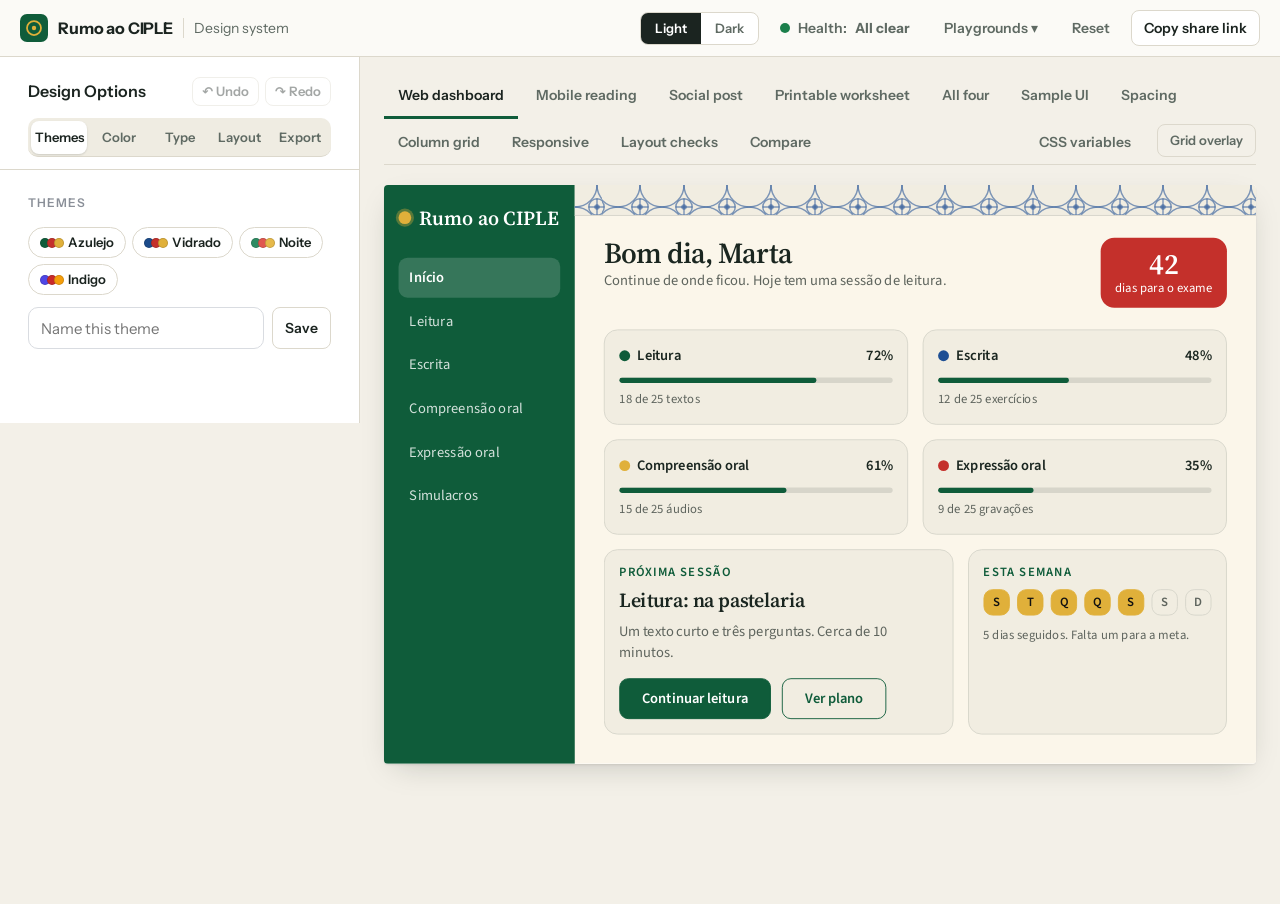
==== index.html @ 7b4df4b7 "Add the Rumo ao CIPLE design system tool and playgrounds Main tool (index.html, app.js, styles.css) " ====
<!doctype html>
<html lang="en">
<head>
<meta charset="utf-8">
<meta name="viewport" content="width=device-width, initial-scale=1">
<title>Rumo ao CIPLE Design System</title>
<meta name="description" content="Set colour, type, spacing and shape once. See them on a study dashboard, a reading exercise, a social post and a printable worksheet, then export CSS variables or share a view-only link.">
<link rel="icon" href="data:image/svg+xml,%3Csvg xmlns='http://www.w3.org/2000/svg' viewBox='0 0 32 32'%3E%3Crect width='32' height='32' rx='7' fill='%230F5C3A'/%3E%3Ccircle cx='16' cy='16' r='8' fill='none' stroke='%23E0B03A' stroke-width='2'/%3E%3Ccircle cx='16' cy='16' r='2.5' fill='%23E0B03A'/%3E%3C/svg%3E">
<link rel="preconnect" href="https://fonts.googleapis.com">
<link rel="preconnect" href="https://fonts.gstatic.com" crossorigin>
<link href="https://fonts.googleapis.com/css2?family=Atkinson+Hyperlegible:wght@400;700&family=DM+Sans:wght@400;500;600;700&family=Fraunces:wght@400;500;600;700&family=Inter:wght@400;500;600;700&family=Instrument+Sans:wght@400;500;600;700&family=JetBrains+Mono:wght@400;500&family=Literata:wght@400;500;600;700&family=Lora:wght@400;500;600;700&family=Nunito+Sans:wght@400;500;600;700&family=Source+Sans+3:wght@400;500;600;700&family=Source+Serif+4:wght@400;500;600;700&display=swap" rel="stylesheet">
<link rel="stylesheet" href="styles.css">
</head>
<body>
<a class="skip" href="#stage">Skip to previews</a>

<header class="top">
  <div class="brand">
    <svg class="mark" viewBox="0 0 32 32" aria-hidden="true"><rect width="32" height="32" rx="8" fill="#0F5C3A"/><circle cx="16" cy="16" r="8" fill="none" stroke="#E0B03A" stroke-width="2"/><circle cx="16" cy="16" r="2.5" fill="#E0B03A"/></svg>
    <span class="brand-name">Rumo ao CIPLE</span>
    <span class="brand-sub">Design system</span>
  </div>
  <div class="top-actions">
    <span class="badge-view" id="viewBadge" hidden>View-only review</span>
    <div class="seg" id="modeSeg" role="radiogroup" aria-label="Palette: Light or Dark">
      <label><input type="radio" name="mode" value="light" checked><span>Light</span></label>
      <label><input type="radio" name="mode" value="dark"><span>Dark</span></label>
    </div>
    <button class="btn ghost health" id="healthPill" type="button" aria-label="Health summary"><span class="hd" aria-hidden="true"></span><span class="hl">Health:</span> <span class="ht">checking…</span></button>
    <div class="menu" id="toolsMenu">
      <button class="btn ghost" id="toolsBtn" type="button" aria-haspopup="true" aria-expanded="false" aria-controls="toolsList">Playgrounds <span aria-hidden="true">&#9662;</span></button>
      <ul class="menu-list" id="toolsList" hidden>
        <li><a href="type-playground.html">Type playground</a></li>
        <li><a href="color-playground.html">Color playground</a></li>
        <li><a href="layout-playground.html">Layout playground</a></li>
        <li><a href="shape-playground.html">Shape playground</a></li>
        <li><a href="token-cascade.html">Token cascade</a></li>
        <li><a href="share-playground.html">Share playground</a></li>
      </ul>
    </div>
    <button class="btn ghost" id="btnReset" type="button">Reset</button>
    <button class="btn" id="btnShare" type="button">Copy share link</button>
    <button class="btn solid" id="btnEdit" type="button" hidden>Open a copy to edit</button>
  </div>
</header>

<div class="shell">
  <aside class="panel" id="panel" aria-label="Design settings"></aside>

  <main class="main" id="stage" tabindex="-1">
    <div class="tabs" role="tablist" aria-label="Preview format">
      <button role="tab" data-view="web" aria-selected="true">Web dashboard</button>
      <button role="tab" data-view="mobile" aria-selected="false">Mobile reading</button>
      <button role="tab" data-view="social" aria-selected="false">Social post</button>
      <button role="tab" data-view="print" aria-selected="false">Printable worksheet</button>
      <button role="tab" data-view="all" aria-selected="false">All four</button>
      <button role="tab" data-view="ui" aria-selected="false">Sample UI</button>
      <button role="tab" data-view="space" aria-selected="false">Spacing</button>
      <button role="tab" data-view="grid" aria-selected="false">Column grid</button>
      <button role="tab" data-view="resp" aria-selected="false">Responsive</button>
      <button role="tab" data-view="checks" aria-selected="false">Layout checks <span id="ckBadge" class="cbadge" hidden></span></button>
      <button role="tab" data-view="compare" aria-selected="false">Compare</button>
      <button role="tab" data-view="css" aria-selected="false" class="tab-css">CSS variables</button>
      <button type="button" id="btnGrid" class="tab-grid" aria-pressed="false" title="Show the column grid over the previews">Grid overlay</button>
    </div>

    <!-- WEB DASHBOARD -->
    <section class="view on" id="view-web" role="tabpanel">
      <div class="slot"><div class="fit" data-name="Web study dashboard" data-w="960"><div class="frame pv pv-web" lang="pt-PT">
        <aside class="w-side">
          <div class="w-logo"><span class="w-dot"></span>Rumo ao CIPLE</div>
          <nav class="w-nav">
            <span class="on">Início</span><span>Leitura</span><span>Escrita</span><span>Compreensão oral</span><span>Expressão oral</span><span>Simulacros</span>
          </nav>
        </aside>
        <div class="w-main">
          <div class="tile-strip"></div>
          <div class="w-head">
            <div>
              <h1>Bom dia, Marta</h1>
              <p class="muted">Continue de onde ficou. Hoje tem uma sessão de leitura.</p>
            </div>
            <div class="w-count"><strong>42</strong><span>dias para o exame</span></div>
          </div>
          <div class="w-skills">
            <div class="card skill"><div class="s-top"><i class="d d1"></i><h3>Leitura</h3><b>72%</b></div><div class="bar"><u style="width:72%"></u></div><p class="muted sm">18 de 25 textos</p></div>
            <div class="card skill"><div class="s-top"><i class="d d2"></i><h3>Escrita</h3><b>48%</b></div><div class="bar"><u style="width:48%"></u></div><p class="muted sm">12 de 25 exercícios</p></div>
            <div class="card skill"><div class="s-top"><i class="d d3"></i><h3>Compreensão oral</h3><b>61%</b></div><div class="bar"><u style="width:61%"></u></div><p class="muted sm">15 de 25 áudios</p></div>
            <div class="card skill"><div class="s-top"><i class="d d4"></i><h3>Expressão oral</h3><b>35%</b></div><div class="bar"><u style="width:35%"></u></div><p class="muted sm">9 de 25 gravações</p></div>
          </div>
          <div class="w-row">
            <div class="card next">
              <p class="eyebrow">Próxima sessão</p>
              <h2>Leitura: na pastelaria</h2>
              <p class="muted">Um texto curto e três perguntas. Cerca de 10 minutos.</p>
              <div class="btns"><span class="pv-btn">Continuar leitura</span><span class="pv-btn alt">Ver plano</span></div>
            </div>
            <div class="card week">
              <p class="eyebrow">Esta semana</p>
              <div class="days"><span class="x">S</span><span class="x">T</span><span class="x">Q</span><span class="x">Q</span><span class="x">S</span><span>S</span><span>D</span></div>
              <p class="muted sm">5 dias seguidos. Falta um para a meta.</p>
            </div>
          </div>
        </div>
      </div></div></div>
    </section>

    <!-- MOBILE READING -->
    <section class="view" id="view-mobile" role="tabpanel">
      <div class="slot"><div class="fit" data-name="Mobile reading exercise" data-w="360"><div class="frame pv pv-mobile" lang="pt-PT">
        <div class="m-bar"><span class="m-back" aria-hidden="true">&larr;</span><b>Leitura</b><span class="muted">3 de 8</span></div>
        <div class="m-progress"><u style="width:37.5%"></u></div>
        <div class="m-body">
          <p class="eyebrow">Texto · Nível A2</p>
          <h2>Na pastelaria</h2>
          <p class="m-text">Hoje é sábado. A Ana vai à pastelaria da rua das Flores com o irmão. Eles comem dois pastéis de nata e bebem um galão. Depois, vão ao mercado comprar fruta.</p>
          <div class="m-q">
            <h3>O que fazem a Ana e o irmão depois da pastelaria?</h3>
            <div class="opt on"><i></i>Vão ao mercado.</div>
            <div class="opt"><i></i>Vão para casa.</div>
            <div class="opt"><i></i>Vão ao cinema.</div>
          </div>
        </div>
        <div class="m-foot"><span class="pv-btn block">Verificar resposta</span></div>
      </div></div></div>
    </section>

    <!-- SOCIAL POST -->
    <section class="view" id="view-social" role="tabpanel">
      <div class="slot"><div class="fit" data-name="Social vocabulary post" data-w="540"><div class="frame pv pv-social" lang="pt-PT">
        <div class="s-body">
          <p class="s-tag">Vocabulário CIPLE · À mesa</p>
          <h1>o pão</h1>
          <p class="s-tr">bread</p>
          <div class="s-ex"><p>Quero um pão, por favor.</p><small>I would like some bread, please.</small></div>
        </div>
        <div class="s-foot"><span>Rumo ao CIPLE</span><span>Português europeu · A2</span></div>
        <div class="s-tiles"></div>
      </div></div></div>
    </section>

    <!-- PRINT WORKSHEET -->
    <section class="view" id="view-print" role="tabpanel">
      <div class="print-wrap">
        <div class="slot"><div class="fit" data-name="Printable CIPLE worksheet" data-w="794"><div class="frame pv pv-print" lang="pt-PT">
          <div class="p-tiles"></div>
          <div class="p-sheet">
            <p class="eyebrow">Rumo ao CIPLE · Leitura · Nível A2</p>
            <h1>Ficha de prática 03</h1>
            <div class="p-meta"><span>Nome</span><span>Data</span></div>

            <div class="ex">
              <h2><i>1</i>Leia o texto.</h2>
              <p>O Rui mora em Coimbra. Todos os dias, acorda às sete horas e toma o pequeno-almoço com a mãe. Depois, apanha o autocarro para a universidade.</p>
              <p class="q"><b>A que horas acorda o Rui?</b></p>
              <ul class="checks"><li>Às sete horas.</li><li>Às oito horas.</li><li>Às nove horas.</li></ul>
            </div>

            <div class="ex">
              <h2><i>2</i>Complete com <em>ser</em> ou <em>estar</em>.</h2>
              <ol class="fill">
                <li>Eu <u></u> de Lisboa.</li>
                <li>O café <u></u> quente.</li>
                <li>Nós <u></u> estudantes.</li>
              </ol>
            </div>

            <div class="ex">
              <h2><i>3</i>Escreva três frases sobre o seu dia.</h2>
              <div class="rule"></div><div class="rule"></div><div class="rule"></div>
            </div>
          </div>
          <div class="p-foot"><span>Rumo ao CIPLE · Ficha 03</span><span>Página 1 de 1</span></div>
        </div></div></div>

        <aside class="specs" aria-label="Print specification">
          <div class="specs-head">
            <h2>Print specification</h2>
            <button class="btn solid" id="btnPrint" type="button">Print worksheet</button>
          </div>
          <p class="note">Exact values behind this worksheet. Sizes are in pt for print (A4, 1 pt = 1.333 px on screen).</p>
          <div id="specType"></div>
          <div id="specColor"></div>
        </aside>
      </div>
    </section>

    <!-- ALL FOUR -->
    <section class="view" id="view-all" role="tabpanel">
      <div class="all-grid" id="allGrid"></div>
    </section>

    <!-- SAMPLE UI (role colors only, both palettes) -->
    <section class="view" id="view-ui" role="tabpanel">
      <p class="note">An interface built only from the color roles. Light and Dark are separate palettes, shown together. The outlined one is the palette you are editing.</p>
      <div class="previews" id="uiBoth"></div>
    </section>

    <!-- SPACING (named scale, sample cards) -->
    <section class="view" id="view-space" role="tabpanel">
      <div class="spl-head">
        <p class="note">Card padding, the gaps between parts and the gap between cards use only the space names. Change the base unit in the left panel and everything resizes together.</p>
        <label><input type="checkbox" id="splGuides" checked> Show spacing guides</label>
      </div>
      <p class="spl-legend" aria-hidden="true"><span><i style="background:#DCE8FB"></i>Card padding</span><span><i style="background:#F9D9D2"></i>Gap</span></p>
      <div class="spl-stage spl-on" id="splStage"><div class="spl-cards" id="splCards"></div></div>
    </section>

    <!-- COLUMN GRID -->
    <section class="view" id="view-grid" role="tabpanel">
      <p class="note">Columns, gutter and margin come from the Layout grid section in the left panel. Gutter and margin use the space names. Red bands are columns, hatched blue is the margin.</p>
      <div class="lg-stage" id="lgStage">
        <div class="lg-wrap">
          <div class="lg-mg l"></div><div class="lg-mg r"></div>
          <div class="lg-bands" id="lgBands" aria-hidden="true"></div>
          <div id="lgRows"></div>
        </div>
      </div>
      <p class="lg-read" id="lgRead"></p>
    </section>

    <!-- RESPONSIVE STRATEGIES -->
    <section class="view" id="view-resp" role="tabpanel">
      <p class="note">Drag the right edge of the frame (or focus it and use the arrow keys) from 240 to 900 px. Fluid keeps one arrangement and the cards flex. Adaptive uses fixed 160 px cards that jump at your breakpoints. Combination flexes within a breakpoint and reflows between them. Set the mode and breakpoints in the left panel.</p>
      <div class="lay-rstage" id="rstage">
        <div class="lay-ruler" id="rRuler" aria-hidden="true"></div>
        <div class="lay-frame" id="rframe" style="width:640px">
          <div class="lay-rcards" id="rcards" hidden></div>
          <div class="lay-real" id="rreal"></div>
          <div class="lay-handle" id="rhandle" role="slider" tabindex="0" aria-label="Frame width" aria-valuemin="240" aria-valuemax="900" aria-valuenow="640"></div>
        </div>
        <p class="lay-info"><span id="rW"></span><span id="rC"></span><span id="rR"></span></p>
      </div>
    </section>

    <!-- COMPARE -->
    <section class="view" id="view-compare" role="tabpanel">
      <p class="note" id="cmpNote"></p>
      <div class="cmp-ctl">
        <div class="field"><label for="cmpA">Left</label><select id="cmpA"></select></div>
        <button type="button" class="btn" id="cmpSwap" aria-label="Swap left and right">⇄ Swap</button>
        <div class="field"><label for="cmpB">Right</label><select id="cmpB"></select></div>
        <div class="seg" role="radiogroup" aria-label="Screen to compare"><label><input type="radio" name="cmpscreen" value="web" checked><span>Dashboard</span></label><label><input type="radio" name="cmpscreen" value="mobile"><span>Reading</span></label></div>
      </div>
      <div class="cmp-grid">
        <article class="cmp-side" id="cmp-a" aria-labelledby="cmp-a-h">
          <header><h3 id="cmp-a-h"></h3><button type="button" class="btn sm" data-use="a">Use this theme</button></header>
          <div class="cmp-sw" aria-hidden="true"></div><div class="cmp-health"></div><div class="cmp-view"></div>
        </article>
        <article class="cmp-side" id="cmp-b" aria-labelledby="cmp-b-h">
          <header><h3 id="cmp-b-h"></h3><button type="button" class="btn sm" data-use="b">Use this theme</button></header>
          <div class="cmp-sw" aria-hidden="true"></div><div class="cmp-health"></div><div class="cmp-view"></div>
        </article>
      </div>
    </section>

    <!-- HEALTH -->
    <section class="view" id="view-health" role="tabpanel">
      <h2 class="hl-title" id="hlTitle">Checking…</h2>
      <p class="note" id="hlSub"></p>
      <div class="hl-cats" id="hlCats"></div>
      <ul class="hl-list" id="hlList"></ul>
    </section>

    <!-- LAYOUT CHECKS -->
    <section class="view" id="view-checks" role="tabpanel">
      <p class="note">The real dashboard and reading screens, rendered off-screen at each width with your current strategy and breakpoints. Overflow fails. Text under 14 px and tap targets under 44 px warn, and fail below 12 px and 24 px. Reading line length passes at 45 to 75 characters (32 to 60 on phones under 480 px). "Long words" swaps in long Portuguese words to see whether the layout holds.</p>
      <div id="ckOut"></div>
    </section>

    <!-- CSS -->
    <section class="view" id="view-css" role="tabpanel">
      <div class="css-wrap">
        <div class="css-head">
          <div>
            <h2>CSS variables</h2>
            <div class="seg" role="radiogroup" aria-label="Which CSS to show">
              <label><input type="radio" name="csskind" value="shared" checked><span>tokens.css</span></label>
              <label><input type="radio" name="csskind" value="preview"><span>Preview variables</span></label>
            </div>
            <p class="note" id="cssNote"></p>
          </div>
          <div class="css-actions">
            <button class="btn" id="btnCopyCss" type="button">Copy</button>
            <button class="btn solid" id="btnDownloadCss" type="button">Download</button>
          </div>
        </div>
        <pre class="code" id="cssOut" tabindex="0" aria-label="Generated CSS variables"></pre>
      </div>
    </section>
  </main>
</div>

<div class="toast" id="toast" role="status" aria-live="polite"></div>
<script src="app.js"></script>
</body>
</html>
---- styles.css ----
/* ============ Tool chrome (fixed look, not themed) ============ */
:root {
  --ui-bg: #F3F0E8;
  --ui-panel: #FBFAF6;
  --ui-ink: #1B2420;
  --ui-muted: #5F6A63;
  --ui-line: #DCD8CC;
  --ui-green: #0F5C3A;
  --ui-green-ink: #FFFFFF;
  --ui-focus: #1E4F94;
  --ui-font: 'Instrument Sans', system-ui, -apple-system, 'Segoe UI', sans-serif;
  --ui-mono: 'JetBrains Mono', ui-monospace, Consolas, monospace;
}
* { box-sizing: border-box; }
html { color-scheme: light; }
body { margin: 0; background: var(--ui-bg); color: var(--ui-ink); font: 14px/1.45 var(--ui-font); -webkit-font-smoothing: antialiased; }
button, input, select { font: inherit; color: inherit; }
:focus-visible { outline: 2px solid var(--ui-focus); outline-offset: 2px; }
.skip { position: absolute; left: 12px; top: -48px; background: var(--ui-ink); color: #fff; padding: 8px 12px; border-radius: 6px; z-index: 50; }
.skip:focus { top: 12px; }

.top { display: flex; align-items: center; justify-content: space-between; gap: 16px; padding: 10px 20px; background: var(--ui-panel); border-bottom: 1px solid var(--ui-line); position: sticky; top: 0; z-index: 20; }
.brand { display: flex; align-items: center; gap: 10px; min-width: 0; }
.mark { width: 28px; height: 28px; flex: none; }
.brand-name { font-weight: 700; font-size: 16px; letter-spacing: -.01em; }
.brand-sub { color: var(--ui-muted); padding-left: 10px; border-left: 1px solid var(--ui-line); }
.top-actions { display: flex; align-items: center; gap: 8px; }
.badge-view { background: #F4E3B0; color: #5B4300; padding: 5px 10px; border-radius: 999px; font-weight: 600; font-size: 12px; }

.btn { border: 1px solid var(--ui-line); background: #fff; border-radius: 8px; padding: 7px 12px; min-height: 34px; font-weight: 600; cursor: pointer; transition: background .15s, transform .08s, border-color .15s; }
.btn:hover { background: #F0EDE3; border-color: #C9C4B5; }
.btn:active { transform: translateY(1px); }
.btn.solid { background: var(--ui-green); border-color: var(--ui-green); color: var(--ui-green-ink); }
.btn.solid:hover { background: #0C4B30; }
.btn.ghost { background: transparent; border-color: transparent; color: var(--ui-muted); }
.btn.ghost:hover { background: #EAE6DA; color: var(--ui-ink); }
.btn.sm { padding: 4px 9px; min-height: 28px; font-size: 13px; }

.shell { display: grid; grid-template-columns: 360px minmax(0, 1fr); min-height: calc(100vh - 53px); }
body.view-only .shell { grid-template-columns: minmax(0, 1fr); }
body.view-only .panel, body.view-only .tab-css, body.view-only #view-css, body.view-only #btnShare, body.view-only #btnReset { display: none !important; }

/* settings panel */
.panel { background: var(--ui-panel); border-right: 1px solid var(--ui-line); padding: 6px 0 40px; overflow-y: auto; max-height: calc(100vh - 53px); position: sticky; top: 53px; align-self: start; }
.grp { padding: 14px 20px 16px; border-bottom: 1px solid var(--ui-line); }
.grp > h2 { margin: 0 0 10px; font-size: 11px; letter-spacing: .09em; text-transform: uppercase; color: var(--ui-muted); font-weight: 700; }
.field { display: grid; gap: 5px; margin-bottom: 12px; }
.field:last-child { margin-bottom: 0; }
.field > label, .field > .lbl { font-weight: 600; font-size: 13px; display: flex; justify-content: space-between; gap: 8px; }
.field output { font-family: var(--ui-mono); font-size: 12px; color: var(--ui-muted); font-weight: 500; }
.field .hint { color: var(--ui-muted); font-size: 12px; font-weight: 400; }
.color-in { display: grid; grid-template-columns: 44px 1fr; gap: 8px; }
.color-in input[type=color] { width: 44px; height: 34px; padding: 2px; border: 1px solid var(--ui-line); border-radius: 8px; background: #fff; cursor: pointer; }
.color-in input[type=text], .field select, .name-in { height: 34px; border: 1px solid var(--ui-line); border-radius: 8px; padding: 0 10px; background: #fff; width: 100%; }
.color-in input[type=text] { font-family: var(--ui-mono); text-transform: uppercase; }
.color-in input.bad { border-color: #B3261E; }
.two { display: grid; grid-template-columns: 1fr 1fr; gap: 10px; }
.two .field { margin-bottom: 0; }
input[type=range] { width: 100%; accent-color: var(--ui-green); height: 22px; margin: 0; }

.checks-list { display: grid; gap: 6px; margin-top: 4px; }
.chk { display: flex; align-items: center; justify-content: space-between; gap: 8px; font-size: 12.5px; background: #fff; border: 1px solid var(--ui-line); border-radius: 8px; padding: 6px 10px; }
.chk b { font-family: var(--ui-mono); font-weight: 500; }
.chk .ok { color: #11663F; font-weight: 700; }
.chk .low { color: #A5301F; font-weight: 700; }

.chips { display: flex; flex-wrap: wrap; gap: 6px; margin-bottom: 12px; }
.chip { border: 1px solid var(--ui-line); background: #fff; border-radius: 999px; padding: 5px 11px; font-weight: 600; font-size: 13px; cursor: pointer; display: inline-flex; align-items: center; gap: 7px; }
.chip:hover { background: #F0EDE3; }
.chip i { display: inline-flex; }
.chip i span { width: 10px; height: 10px; border-radius: 50%; margin-right: -3px; border: 1px solid rgba(0,0,0,.15); }
.saved { display: grid; gap: 6px; margin: 10px 0 0; padding: 0; list-style: none; }
.saved li { display: flex; align-items: center; justify-content: space-between; gap: 8px; background: #fff; border: 1px solid var(--ui-line); border-radius: 8px; padding: 5px 6px 5px 10px; font-weight: 600; }
.saved li span { overflow: hidden; text-overflow: ellipsis; white-space: nowrap; }
.saved li div { display: flex; gap: 4px; flex: none; }
.save-row { display: grid; grid-template-columns: 1fr auto; gap: 8px; }

h3.sub { margin: 16px 0 8px; font-size: 12px; font-weight: 700; color: var(--ui-ink); padding-top: 12px; border-top: 1px dashed var(--ui-line); }
.glyph { background: #fff; border: 1px solid var(--ui-line); border-radius: 8px; padding: 8px 10px; font-size: 20px; line-height: 1.35; letter-spacing: .06em; }
.glyph small { display: block; font: 11px var(--ui-font); letter-spacing: 0; color: var(--ui-muted); }

/* stage */
.main { padding: 14px 24px 40px; min-width: 0; outline: none; }
.tabs { display: flex; gap: 4px; flex-wrap: wrap; border-bottom: 1px solid var(--ui-line); margin-bottom: 20px; position: sticky; top: 53px; background: var(--ui-bg); z-index: 10; padding-top: 4px; }
.tabs button { border: 0; background: none; padding: 10px 14px; font-weight: 600; color: var(--ui-muted); cursor: pointer; border-bottom: 3px solid transparent; margin-bottom: -1px; }
.tabs button:hover { color: var(--ui-ink); }
.tabs button[aria-selected=true] { color: var(--ui-ink); border-bottom-color: var(--ui-green); }
.tab-css { margin-left: auto; }
.view { display: none; }
.view.on { display: block; }
.slot { min-width: 0; }
.fit { margin: 0 auto; position: relative; }
.fit .frame { transform-origin: 0 0; position: absolute; left: 0; top: 0; width: 100%; }
.fit { box-shadow: 0 1px 2px rgba(20,30,25,.08), 0 10px 30px -12px rgba(20,30,25,.25); border-radius: 4px; overflow: hidden; background: #fff; }

.all-grid { display: grid; grid-template-columns: repeat(2, minmax(0, 1fr)); gap: 28px 24px; }
.all-grid .cell { display: grid; gap: 10px; justify-items: center; min-width: 0; }
.all-grid .cell > h3 { margin: 0; font-size: 12px; letter-spacing: .08em; text-transform: uppercase; color: var(--ui-muted); }
.all-grid .slot { width: 100%; }

.print-wrap { display: grid; grid-template-columns: minmax(0, 1fr) 320px; gap: 28px; align-items: start; }
.specs { background: var(--ui-panel); border: 1px solid var(--ui-line); border-radius: 12px; padding: 16px; position: sticky; top: 120px; max-height: calc(100vh - 140px); overflow: auto; }
.specs-head { display: flex; align-items: center; justify-content: space-between; gap: 10px; }
.specs h2, .css-head h2 { margin: 0; font-size: 16px; }
.note { color: var(--ui-muted); margin: 6px 0 12px; font-size: 13px; }
.specs table { width: 100%; border-collapse: collapse; font-size: 12.5px; margin-bottom: 14px; }
.specs th { text-align: left; font-size: 11px; letter-spacing: .07em; text-transform: uppercase; color: var(--ui-muted); padding: 4px 6px 4px 0; border-bottom: 1px solid var(--ui-line); }
.specs td { padding: 6px 6px 6px 0; border-bottom: 1px solid var(--ui-line); vertical-align: top; }
.specs td small { display: block; color: var(--ui-muted); font-size: 11.5px; }
.sw { display: inline-block; width: 14px; height: 14px; border-radius: 4px; border: 1px solid rgba(0,0,0,.2); vertical-align: -2px; margin-right: 6px; }
.mono { font-family: var(--ui-mono); font-size: 12px; }

.css-wrap { max-width: 860px; }
.css-head { display: flex; justify-content: space-between; gap: 16px; align-items: flex-start; flex-wrap: wrap; margin-bottom: 8px; }
.css-actions { display: flex; gap: 8px; }
.code { margin: 0; background: #14201B; color: #E8E3D3; padding: 18px 20px; border-radius: 12px; font: 13px/1.65 var(--ui-mono); overflow: auto; max-height: calc(100vh - 230px); tab-size: 2; }
.code .c { color: #8FA39A; }
.code .k { color: #E8C468; }

.toast { position: fixed; left: 50%; bottom: 24px; transform: translate(-50%, 20px); background: var(--ui-ink); color: #fff; padding: 10px 16px; border-radius: 10px; opacity: 0; pointer-events: none; transition: opacity .2s, transform .2s; z-index: 60; font-weight: 600; }
.toast.on { opacity: 1; transform: translate(-50%, 0); }

@media (max-width: 1100px) { .print-wrap { grid-template-columns: minmax(0, 1fr); } .specs { position: static; max-height: none; } }
@media (max-width: 900px) {
  .shell { grid-template-columns: minmax(0, 1fr); }
  .panel { position: static; max-height: none; border-right: 0; border-bottom: 1px solid var(--ui-line); }
  .main { padding: 12px 16px 32px; }
  .tabs { top: 0; position: static; }
  .all-grid { grid-template-columns: minmax(0, 1fr); }
  .brand-sub { display: none; }
  .top { padding: 10px 16px; flex-wrap: wrap; }
  .tab-css { margin-left: 0; }
}

/* ============ Previews: use only --cip-* variables ============ */
.pv { font-family: var(--cip-font-body); font-weight: var(--cip-fw-body); font-size: var(--cip-fs-body); line-height: var(--cip-lh-body); letter-spacing: var(--cip-ls-body); color: var(--cip-color-ink); background: var(--cip-color-paper); text-align: left; }
.pv h1, .pv h2, .pv h3 { font-family: var(--cip-font-heading); font-weight: var(--cip-fw-heading); margin: 0; color: inherit; }
.pv h1 { font-size: var(--cip-fs-title); line-height: var(--cip-lh-h1); letter-spacing: var(--cip-ls-h1); }
.pv h2 { font-size: var(--cip-fs-section); line-height: var(--cip-lh-h2); letter-spacing: var(--cip-ls-h2); }
.pv h3 { font-size: var(--cip-fs-body); font-family: var(--cip-font-body); font-weight: var(--cip-fw-subheading); line-height: var(--cip-lh-h3); letter-spacing: var(--cip-ls-h3); }
.pv p { margin: 0; }
.pv .muted { color: var(--cip-color-muted); }
.pv .sm { font-size: var(--cip-fs-label); }
.pv .eyebrow { font-size: var(--cip-fs-label); font-weight: var(--cip-fw-label); line-height: var(--cip-lh-label); letter-spacing: var(--cip-ls-label); text-transform: uppercase; color: var(--cip-color-primary); margin-bottom: var(--cip-space-2); }
.pv .card { background: var(--cip-color-surface); border: var(--cip-border-width) solid var(--cip-color-line); border-radius: var(--cip-radius-lg); padding: var(--cip-space-4); }
.pv .bar, .pv .m-progress { height: calc(var(--cip-space-2) * .75); background: var(--cip-color-line); border-radius: var(--cip-radius-pill); overflow: hidden; }
.pv .bar u, .pv .m-progress u { display: block; height: 100%; background: var(--cip-color-primary); border-radius: inherit; }
.pv-btn { display: inline-block; background: var(--cip-color-primary); color: var(--cip-color-on-primary); border: var(--cip-border-width) solid var(--cip-color-primary); border-radius: var(--cip-radius-md); padding: var(--cip-space-3) var(--cip-space-6); font-weight: var(--cip-fw-button); font-size: var(--cip-fs-body); line-height: var(--cip-lh-button); letter-spacing: var(--cip-ls-button); text-transform: var(--cip-tt-button); text-align: center; }
.pv-btn.alt { background: transparent; color: var(--cip-color-primary); }
.pv-btn.block { display: block; width: 100%; }
.tile-strip, .s-tiles, .p-tiles { background-color: var(--cip-color-surface); background-image: var(--pv-tile); background-size: 48px 48px; }

/* web dashboard */
.pv-web { display: grid; grid-template-columns: 210px 1fr; min-height: 600px; }
.w-side { background: var(--cip-color-primary); color: var(--cip-color-on-primary); padding: var(--cip-space-6) var(--cip-space-4); }
.w-logo { font-family: var(--cip-font-heading); font-weight: var(--cip-fw-heading); font-size: var(--cip-fs-section); display: flex; align-items: center; gap: var(--cip-space-2); margin-bottom: var(--cip-space-8); line-height: 1.1; }
.w-dot { width: 14px; height: 14px; border-radius: 50%; background: var(--cip-color-gold); flex: none; box-shadow: 0 0 0 3px color-mix(in srgb, var(--cip-color-gold) 35%, transparent); }
.w-nav { display: grid; gap: var(--cip-space-1); }
.w-nav span { min-height: 44px; display: flex; align-items: center; padding: var(--cip-space-2) var(--cip-space-3); border-radius: var(--cip-radius-md); opacity: .82; font-size: var(--cip-fs-body); }
.w-nav span.on { background: color-mix(in srgb, var(--cip-color-on-primary) 16%, transparent); opacity: 1; font-weight: var(--cip-fw-ui); }
.w-main { padding: 0 var(--cip-space-8) var(--cip-space-8); min-width: 0; }
.w-main .tile-strip { height: 34px; margin: 0 calc(var(--cip-space-8) * -1) var(--cip-space-6); border-bottom: var(--cip-border-width) solid var(--cip-color-line); }
.w-head { display: flex; justify-content: space-between; align-items: flex-start; gap: var(--cip-space-4); margin-bottom: var(--cip-space-6); }
.w-count { background: var(--cip-color-red); color: var(--cip-color-on-red); border-radius: var(--cip-radius-lg); padding: var(--cip-space-3) var(--cip-space-4); text-align: center; flex: none; line-height: 1.1; }
.w-count strong { display: block; font-family: var(--cip-font-heading); font-weight: var(--cip-fw-heading); font-size: var(--cip-fs-title); }
.w-count span { font-size: var(--cip-fs-label); }
.w-skills { display: grid; grid-template-columns: 1fr 1fr; gap: var(--cip-space-4); margin-bottom: var(--cip-space-4); }
.skill .s-top { display: flex; align-items: center; gap: var(--cip-space-2); margin-bottom: var(--cip-space-3); }
.skill .s-top h3 { flex: 1; font-size: var(--cip-fs-body); }
.skill .s-top b { font-variant-numeric: tabular-nums; font-weight: var(--cip-fw-ui); }
.skill .bar { margin-bottom: var(--cip-space-2); }
.d { width: 12px; height: 12px; border-radius: 50%; flex: none; }
.d1 { background: var(--cip-color-primary); } .d2 { background: var(--cip-color-tile-blue); } .d3 { background: var(--cip-color-gold); } .d4 { background: var(--cip-color-red); }
.w-row { display: grid; grid-template-columns: 1.35fr 1fr; gap: var(--cip-space-4); }
.next h2 { margin-bottom: var(--cip-space-2); }
.next .btns { display: flex; gap: var(--cip-space-3); margin-top: var(--cip-space-4); flex-wrap: wrap; }
.days { display: flex; gap: var(--cip-space-2); margin: var(--cip-space-2) 0 var(--cip-space-3); }
.days span { flex: 1; aspect-ratio: 1; display: grid; place-items: center; border-radius: var(--cip-radius-md); border: var(--cip-border-width) solid var(--cip-color-line); font-weight: 600; font-size: var(--cip-fs-label); color: var(--cip-color-muted); }
.days span.x { background: var(--cip-color-gold); border-color: var(--cip-color-gold); color: var(--cip-color-on-gold); }

/* mobile */
.pv-mobile { min-height: 740px; display: flex; flex-direction: column; }
.m-bar { display: flex; align-items: center; justify-content: space-between; padding: var(--cip-space-4) var(--cip-space-4) var(--cip-space-3); }
.m-bar b { font-family: var(--cip-font-body); font-weight: var(--cip-fw-ui); font-size: var(--cip-fs-body); }
.m-back { width: 44px; height: 44px; display: grid; place-items: center; border-radius: var(--cip-radius-md); background: var(--cip-color-surface); border: var(--cip-border-width) solid var(--cip-color-line); }
.m-progress { margin: 0 var(--cip-space-4); }
.m-body { padding: var(--cip-space-6) var(--cip-space-4); flex: 1; }
.m-body h2 { font-size: var(--cip-fs-title-mobile); margin-bottom: var(--cip-space-3); }
.pv .m-text { font-size: var(--cip-fs-reading); line-height: var(--cip-lh-reading); text-align: left; margin-bottom: var(--cip-space-6); }
.m-q { display: grid; gap: var(--cip-space-3); }
.m-q h3 { font-size: var(--cip-fs-body); margin-bottom: var(--cip-space-1); }
.opt { display: flex; align-items: center; gap: var(--cip-space-3); padding: var(--cip-space-3) var(--cip-space-4); border: var(--cip-border-width) solid var(--cip-color-line); border-radius: var(--cip-radius-md); background: var(--cip-color-surface); }
.opt i { width: 18px; height: 18px; border-radius: 50%; border: 2px solid var(--cip-color-line); flex: none; }
.opt.on { border-color: var(--cip-color-primary); background: var(--cip-color-primary-soft); font-weight: var(--cip-fw-ui); }
.opt.on i { border-color: var(--cip-color-primary); background: radial-gradient(circle, var(--cip-color-primary) 0 40%, transparent 45%); }
.m-foot { padding: var(--cip-space-4); border-top: var(--cip-border-width) solid var(--cip-color-line); }

/* social */
.pv-social { height: 540px; position: relative; background: var(--cip-color-primary); color: var(--cip-color-on-primary); overflow: hidden; display: flex; flex-direction: column; }
.pv-social .s-body { padding: var(--cip-space-8) var(--cip-space-8) 0; flex: 1; }
.pv .s-tag { font-size: var(--cip-fs-label); font-weight: var(--cip-fw-label); letter-spacing: var(--cip-ls-label); text-transform: uppercase; color: var(--cip-color-gold); margin-bottom: var(--cip-space-4); }
.pv-social h1 { font-size: var(--cip-fs-display); line-height: 1; }
.pv .s-tr { font-size: var(--cip-fs-section); opacity: .85; margin: var(--cip-space-2) 0 var(--cip-space-8); font-style: italic; }
.s-ex { border-left: 4px solid var(--cip-color-gold); padding: var(--cip-space-2) 0 var(--cip-space-2) var(--cip-space-4); }
.pv .s-ex p { font-size: var(--cip-fs-section); font-weight: var(--cip-fw-ui); line-height: 1.3; }
.s-ex small { display: block; margin-top: var(--cip-space-2); font-size: var(--cip-fs-reading); opacity: .8; line-height: 1.4; }
.s-foot { display: flex; justify-content: space-between; padding: var(--cip-space-4) var(--cip-space-8); font-size: var(--cip-fs-label); font-weight: var(--cip-fw-ui); }
.s-foot span:last-child { color: var(--cip-color-gold); }
.pv-social .s-tiles { height: 78px; background-color: var(--cip-color-tile-blue); background-image: var(--pv-tile-light); }

/* print */
.pv-print { min-height: 1123px; display: flex; flex-direction: column; background: var(--cip-color-paper); font-size: var(--cip-fs-print-body); line-height: var(--cip-lh-body); }
.pv-print h1 { font-size: var(--cip-fs-print-title); }
.p-tiles { height: 44px; border-bottom: calc(var(--cip-border-width) + 1px) solid var(--cip-color-tile-blue); }
.p-sheet { padding: var(--cip-space-8) var(--cip-space-8) var(--cip-space-4); flex: 1; display: grid; gap: var(--cip-space-6); align-content: start; }
.p-meta { display: grid; grid-template-columns: 1.6fr 1fr; gap: var(--cip-space-6); margin-top: var(--cip-space-3); }
.p-meta span { border-bottom: var(--cip-border-width) solid var(--cip-color-ink); font-size: var(--cip-fs-print-label); color: var(--cip-color-muted); padding-bottom: var(--cip-space-4); }
.ex h2 { font-size: var(--cip-fs-print-heading); display: flex; align-items: center; gap: var(--cip-space-3); margin-bottom: var(--cip-space-3); }
.ex h2 i { font-style: normal; flex: none; width: 1.7em; height: 1.7em; border-radius: var(--cip-radius-pill); background: var(--cip-color-tile-blue); color: var(--cip-color-on-tile-blue); display: grid; place-items: center; font-size: var(--cip-fs-label); font-family: var(--cip-font-body); font-weight: var(--cip-fw-ui); }
.ex h2 em { color: var(--cip-color-red); font-style: normal; border-bottom: 2px solid var(--cip-color-gold); }
.ex .q { margin-top: var(--cip-space-3); }
.checks { list-style: none; margin: var(--cip-space-2) 0 0; padding: 0; display: flex; gap: var(--cip-space-6); flex-wrap: wrap; }
.checks li { display: flex; align-items: center; gap: var(--cip-space-2); }
.checks li::before { content: ""; width: 14px; height: 14px; border: var(--cip-border-width) solid var(--cip-color-ink); border-radius: calc(var(--cip-radius-sm) * .6); flex: none; }
.fill { margin: 0; padding-left: 1.4em; display: grid; gap: var(--cip-space-2); }
.fill u { display: inline-block; width: 90px; border-bottom: var(--cip-border-width) solid var(--cip-color-ink); text-decoration: none; margin: 0 4px; }
.rule { border-bottom: var(--cip-border-width) solid var(--cip-color-line); height: calc(var(--cip-fs-print-body) * var(--cip-lh-body) + var(--cip-space-3)); }
.p-foot { display: flex; justify-content: space-between; padding: var(--cip-space-3) var(--cip-space-8) var(--cip-space-4); border-top: var(--cip-border-width) solid var(--cip-color-line); font-size: var(--cip-fs-print-label); color: var(--cip-color-muted); }

/* ============ Print output ============ */
#print-clone { display: none; }
@media print {
  @page { size: A4; margin: 0; }
  body.printing > *:not(#print-clone) { display: none !important; }
  body.printing { background: #fff; }
  body.printing #print-clone { display: block; width: 794px; margin: 0; }
  body.printing #print-clone .frame { position: static; transform: none !important; width: 794px; box-shadow: none; }
  body.printing #print-clone .pv-print { min-height: 1123px; -webkit-print-color-adjust: exact; print-color-adjust: exact; }
  body.printing * { -webkit-print-color-adjust: exact; print-color-adjust: exact; }
}

@media (prefers-reduced-motion: reduce) { * { transition: none !important; } }

/* ============ Panel: section tabs, sub-tabs, new controls ============ */
.panel { padding-top: 0; }
.ptabs { display: flex; position: sticky; top: 0; z-index: 5; background: var(--ui-panel); border-bottom: 1px solid var(--ui-line); }
.ptabs button { flex: 1; border: 0; background: none; padding: 12px 4px 10px; font-weight: 600; font-size: 13px; color: var(--ui-muted); cursor: pointer; border-bottom: 3px solid transparent; margin-bottom: -1px; position: relative; }
.ptabs button:hover { color: var(--ui-ink); }
.ptabs button[aria-selected=true] { color: var(--ui-ink); border-bottom-color: var(--ui-green); }
.cbadge { display: inline-block; min-width: 16px; padding: 0 4px; margin-left: 4px; border-radius: 999px; background: #B3261E; color: #fff; font-size: 11px; line-height: 16px; vertical-align: 1px; }
.cbadge[hidden] { display: none; }
.pane, .sub-pane { display: none; }
.pane.on, .sub-pane.on { display: block; }
.subtabs { display: flex; gap: 4px; background: #EFECE2; border-radius: 10px; padding: 3px; margin-bottom: 14px; }
.subtabs button { flex: 1; border: 0; background: none; padding: 6px 4px; border-radius: 8px; font-weight: 600; font-size: 13px; color: var(--ui-muted); cursor: pointer; }
.subtabs button[aria-selected=true] { background: #fff; color: var(--ui-ink); box-shadow: 0 1px 2px rgba(20,30,25,.15); }
.hint.pad { display: block; margin: 0 0 12px; color: var(--ui-muted); font-size: 12.5px; }
.editing { margin: 0 0 4px; font-size: 13px; color: var(--ui-muted); }
.field code { font-family: var(--ui-mono); font-size: 11px; color: var(--ui-muted); font-weight: 500; }
.choice { display: flex; align-items: center; gap: 6px; font-size: 12px; color: var(--ui-muted); margin: -4px 0 12px; }
.choice[hidden] { display: none; }
.stack { display: grid; gap: 8px; }
.check { display: flex; align-items: center; gap: 8px; font-weight: 600; margin-bottom: 6px; }
.field input[type=number] { height: 34px; border: 1px solid var(--ui-line); border-radius: 8px; padding: 0 8px; background: #fff; width: 100%; font-family: var(--ui-mono); }
.sprow, .wrow { border-top: 1px dashed var(--ui-line); padding: 10px 0 8px; }
.sprow-h { display: flex; justify-content: space-between; align-items: center; margin-bottom: 6px; }
.caps { display: flex; align-items: center; gap: 6px; font-size: 12px; color: var(--ui-muted); font-weight: 500; }
.note2 { font-size: 12px; margin-top: 6px; color: var(--ui-muted); }
.note2.ok { color: #11663F; font-weight: 600; }
.note2.warn { color: #8A5A00; font-weight: 600; }
.note2.bad { color: #A5301F; font-weight: 600; }
.wsmp { align-self: end; padding: 6px 0; font-size: 17px; white-space: nowrap; overflow: hidden; text-overflow: ellipsis; }
.scale-out { display: grid; gap: 4px; margin: 4px 0 12px; background: #fff; border: 1px solid var(--ui-line); border-radius: 8px; padding: 8px 10px; }
.scale-out div { display: grid; grid-template-columns: 44px 70px 1fr; gap: 6px; font-size: 13px; }
.scale-out span { font-family: var(--ui-mono); }
.scale-out small, .scale-out .hint { color: var(--ui-muted); font-size: 12px; }
.scale-out p { margin: 4px 0 0; }

.swgrid { display: grid; gap: 8px; }
.swgrid.g3 { grid-template-columns: repeat(3, minmax(0, 1fr)); }
.swgrid.g5 { grid-template-columns: repeat(5, minmax(0, 1fr)); }
.swb { border: 0; background: none; padding: 0; text-align: left; cursor: pointer; display: grid; gap: 2px; min-width: 0; border-radius: 8px; }
.swb .chip { display: block; height: 36px; border-radius: 8px; border: 1px solid rgba(0,0,0,.15); padding: 0; }
.swb .sn { font-size: 11px; font-weight: 600; white-space: nowrap; overflow: hidden; text-overflow: ellipsis; }
.swb .sh { font-family: var(--ui-mono); font-size: 10px; color: var(--ui-muted); }
.swb.base .chip { box-shadow: 0 0 0 2px var(--ui-panel), 0 0 0 4px var(--ui-ink); }
.swb.pick .sh { color: var(--ui-ink); font-weight: 700; }
.swb:hover .sh { text-decoration: underline; }
.pickbox { display: flex; flex-wrap: wrap; align-items: center; gap: 8px; background: #fff; border: 1px solid var(--ui-line); border-radius: 10px; padding: 8px 10px; min-height: 46px; }
.pickbox .chip { width: 26px; height: 26px; border-radius: 6px; border: 1px solid rgba(0,0,0,.15); display: inline-block; }
.pickbox .pb2 { display: flex; gap: 6px; flex-wrap: wrap; width: 100%; }
.pickbox select { height: 28px; border: 1px solid var(--ui-line); border-radius: 6px; padding: 0 6px; background: #fff; }

.crow { display: grid; grid-template-columns: 30px minmax(0, 1fr) 62px 52px 52px; gap: 6px; align-items: center; padding: 6px 0; border-bottom: 1px solid var(--ui-line); font-size: 12px; }
.crow.ui { grid-template-columns: 30px minmax(0, 1fr) 62px 80px; }
.crow.chead { font-size: 10.5px; text-transform: uppercase; letter-spacing: .06em; color: var(--ui-muted); font-weight: 700; padding-top: 0; }
.crow .cr { font-family: var(--ui-mono); font-weight: 500; }
.pchip { height: 24px; border-radius: 5px; border: 1px solid rgba(0,0,0,.15); display: grid; place-items: center; font-weight: 700; font-size: 12px; }
.badge { display: inline-block; padding: 1px 6px; border-radius: 999px; font-weight: 700; font-size: 11px; text-align: center; white-space: nowrap; }
.badge.aaa, .badge.ok { background: #D6F0DF; color: #0B5A2B; }
.badge.aa { background: #E3EEFB; color: #174A8B; }
.badge.fail { background: #B3261E; color: #fff; }

.seg { display: inline-flex; border: 1px solid var(--ui-line); border-radius: 8px; overflow: hidden; background: #fff; }
.seg label { cursor: pointer; }
.seg input { position: absolute; opacity: 0; pointer-events: none; }
.seg span { display: block; padding: 6px 14px; font-weight: 600; font-size: 13px; color: var(--ui-muted); }
.seg input:checked + span { background: var(--ui-ink); color: #fff; }
.seg input:focus-visible + span { outline: 2px solid var(--ui-focus); outline-offset: -3px; }

/* ============ Sample UI: uses only --color-<role> ============ */
.previews { display: grid; grid-template-columns: repeat(2, minmax(0, 1fr)); gap: 20px; align-items: start; }
.pvw { margin: 0; min-width: 0; border-radius: 16px; padding: 6px; border: 2px solid transparent; }
.pvw.sel { border-color: var(--ui-ink); }
.pvw figcaption { font-weight: 700; font-size: 13px; padding: 2px 8px 6px; }
.ui { font-family: var(--cip-font-body); background: var(--color-background); color: var(--color-text); border: 1px solid var(--color-border); border-radius: 12px; padding: 20px; display: grid; gap: 18px; }
.ui h3 { font-family: var(--cip-font-heading); }
.ui .row { display: flex; gap: 10px; flex-wrap: wrap; }
.ui .btn { font: inherit; font-weight: 600; padding: 10px 16px; border-radius: 8px; cursor: pointer; border: 2px solid transparent; min-height: 0; }
.ui .btn.primary { background: var(--color-primary); color: var(--color-on-primary); border-color: var(--color-primary); }
.ui .btn.secondary { background: transparent; color: var(--color-secondary); border-color: var(--color-secondary); }
.ui .btn.secondary-fill { background: var(--color-secondary); color: var(--color-on-primary); border-color: var(--color-secondary); }
.ui .btn:focus-visible { outline: 3px solid var(--color-accent); outline-offset: 2px; }
.ui .field-demo { display: grid; gap: 6px; max-width: 320px; }
.ui .field-demo span { font-weight: 600; font-size: 14px; color: var(--color-text); }
.ui .field-demo input { font: inherit; padding: 9px 12px; border-radius: 8px; background: var(--color-surface); color: var(--color-text); border: 1.5px solid var(--color-border-strong); width: 100%; }
.ui .field-demo input::placeholder { color: var(--color-muted); opacity: 1; }
.ui .field-demo input:focus-visible { outline: 3px solid var(--color-accent); outline-offset: 1px; }
.ui .card { background: var(--color-surface); border: 1px solid var(--color-border); border-radius: 12px; padding: 16px 18px; border-top: 4px solid var(--color-accent); }
.ui .card h3 { margin: 0 0 6px; font-size: 20px; color: var(--color-text); }
.ui .card p { margin: 0; color: var(--color-muted); }
.ui .card .tip { margin-top: 12px; padding: 8px 12px; border-radius: 8px; background: color-mix(in srgb, var(--color-surface) 90%, var(--color-text)); color: var(--color-text); font-size: 14px; }
.ui .alerts { display: grid; gap: 10px; }
.ui .alert { --c: var(--color-info); background: color-mix(in srgb, var(--c) 12%, var(--color-surface)); border: 1px solid color-mix(in srgb, var(--c) 45%, var(--color-surface)); border-left: 5px solid var(--c); border-radius: 8px; padding: 10px 14px; color: var(--color-text); }
.ui .alert strong { color: var(--c); }
.ui .alert.success { --c: var(--color-success); }
.ui .alert.warning { --c: var(--color-warning); }
.ui .alert.error { --c: var(--color-error); }
.ui .alert.info { --c: var(--color-info); }
@media (max-width: 1100px) { .previews { grid-template-columns: minmax(0, 1fr); } }
@media (max-width: 900px) { .top-actions { flex-wrap: wrap; } }

/* ============ Left panel: one scroll, reference-style ("Design Options") ============ */
.panel { background: #fff; padding: 0 0 40px; }
.phead { padding: 20px 28px; font-weight: 600; font-size: 16px; border-bottom: 1px solid var(--ui-line); position: sticky; top: 0; background: #fff; z-index: 5; }
.grp { padding: 24px 28px; border-bottom: 1px solid var(--ui-line); }
.grp:last-child { border-bottom: 0; }
.grp > h2 { margin: 0 0 16px; font-size: 12px; letter-spacing: .08em; text-transform: uppercase; color: #8A8F98; font-weight: 600; display: flex; justify-content: space-between; align-items: baseline; gap: 8px; }
.mode-note { text-transform: none; letter-spacing: 0; font-weight: 500; font-size: 12px; color: var(--ui-muted); }
.mode-note b { font-weight: 700; color: var(--ui-ink); }

.field { margin-bottom: 16px; }
.field > label, .field > .lbl { font-weight: 500; font-size: 14px; color: #4A5058; align-items: center; }
.field output { font-family: var(--ui-font); font-size: 12px; font-weight: 600; color: var(--ui-ink); background: #F0F1F3; border-radius: 6px; padding: 2px 8px; }
.field select, .name-in, .gen-row select { height: 42px; border: 1px solid #D9DCE1; border-radius: 10px; padding: 0 12px; background: #fff; font-size: 15px; }
input[type=range] { accent-color: #111; }

.gen-row { display: grid; grid-template-columns: 44px 1fr; gap: 12px; margin-bottom: 12px; }
.sw32 { appearance: none; -webkit-appearance: none; width: 36px; height: 36px; padding: 0; border: 1px solid rgba(0,0,0,.14); border-radius: 9px; background: none; cursor: pointer; overflow: hidden; }
.sw32.big { width: 44px; height: 44px; border-radius: 10px; }
.sw32::-webkit-color-swatch-wrapper { padding: 0; }
.sw32::-webkit-color-swatch { border: 0; border-radius: 8px; }
.sw32::-moz-color-swatch { border: 0; border-radius: 8px; }
.btn.dark { background: #111; border-color: #111; color: #fff; min-height: 42px; border-radius: 10px; font-size: 15px; }
.btn.dark:hover { background: #2a2a2a; }
.btn.wide { width: 100%; min-height: 42px; border-radius: 10px; font-size: 14px; background: #fff; border-color: #D9DCE1; }
.btn.wide:hover { background: #F6F6F4; }
.field + .two, .two + details { margin-top: 12px; }
.baseHex { display: block; margin: 8px 0 0; }

.role-grid { display: grid; grid-template-columns: 1fr 1fr; gap: 18px 12px; }
.rc { display: grid; grid-template-columns: 36px minmax(0, 1fr); gap: 10px; align-items: center; }
.rt { display: grid; min-width: 0; }
.rn { font-weight: 600; font-size: 13px; line-height: 1.2; white-space: nowrap; overflow: hidden; text-overflow: ellipsis; cursor: pointer; }
.rh { border: 0; border-bottom: 1px solid transparent; background: none; padding: 1px 0; width: 100%; font: 11px/1.3 var(--ui-mono); color: var(--ui-muted); text-transform: uppercase; border-radius: 0; }
.rh:hover { border-bottom-color: var(--ui-line); }
.rh:focus { outline: none; border-bottom-color: var(--ui-ink); color: var(--ui-ink); }
.rh.bad { color: #B3261E; border-bottom-color: #B3261E; }
.choice { margin-top: 14px; }

details.more { margin-top: 16px; border-top: 1px dashed var(--ui-line); padding-top: 12px; }
details.more > summary { cursor: pointer; font-weight: 600; font-size: 13px; color: var(--ui-ink); list-style: none; display: flex; align-items: center; gap: 6px; }
details.more > summary::-webkit-details-marker { display: none; }
details.more > summary::before { content: "▸"; color: var(--ui-muted); font-size: 11px; transition: transform .15s; }
details.more[open] > summary::before { transform: rotate(90deg); }
details.more > :not(summary) { margin-top: 12px; }
details.more > summary .hint { font-weight: 400; }
details.more .field:last-child { margin-bottom: 0; }

.sprow:first-of-type, .wrow:first-of-type { border-top: 0; padding-top: 0; }
@media (max-width: 900px) { .phead { position: static; } .grp { padding: 20px; } }

.btn.dark.wide { background: #111; border-color: #111; color: #fff; }
.btn.dark.wide:hover { background: #2a2a2a; }

/* ============ Spacing: named scale table and sample cards (use only --cip-space-* names) ============ */
.sptab { border-collapse: collapse; width: 100%; font-size: 12.5px; margin: 14px 0; }
.sptab th { text-align: left; font-size: 10.5px; letter-spacing: .06em; text-transform: uppercase; color: var(--ui-muted); padding: 0 6px 6px 0; border-bottom: 1px solid var(--ui-line); }
.sptab td { padding: 6px 6px 6px 0; border-bottom: 1px solid var(--ui-line); vertical-align: middle; }
.sptab .n { font-family: var(--ui-mono); font-weight: 600; white-space: nowrap; }
.sptab .m, .sptab .pxv { font-family: var(--ui-mono); font-variant-numeric: tabular-nums; white-space: nowrap; color: var(--ui-muted); }
.sptab .pxv { color: var(--ui-ink); font-weight: 700; }
.spbar { height: 10px; background: var(--ui-ink); border-radius: 3px; width: var(--w); max-width: 100%; }
.unit-seg { margin-bottom: 12px; }

.spl-head { display: flex; justify-content: space-between; align-items: center; gap: 12px; flex-wrap: wrap; margin-bottom: 6px; }
.spl-head label { display: flex; gap: 8px; align-items: center; font-weight: 600; font-size: 13px; }
.spl-legend { display: flex; gap: 18px; flex-wrap: wrap; font-size: 13px; color: var(--ui-muted); margin: 0 0 14px; }
.spl-legend i { display: inline-block; width: 14px; height: 14px; border-radius: 3px; vertical-align: -2px; margin-right: 6px; border: 1px solid rgba(0,0,0,.15); }
.spl-stage { container-type: inline-size; background: #fff; border: 1px solid var(--ui-line); border-radius: 12px; padding: var(--cip-space-4); --pad-guide: #DCE8FB; --gap-guide: #F9D9D2; }
.spl-cards { display: flex; align-items: stretch; }
.spl-card { flex: 1 1 0; min-width: 0; padding: var(--cip-space-4); background: #fff; border: 1px solid var(--ui-line); border-radius: var(--cip-space-2); position: relative; }
.spl-on .spl-card { background: var(--pad-guide); }
.spl-inner { display: flex; flex-direction: column; background: #fff; }
.spl-inner > * { margin: 0; }
.spl-card h3 { font-size: 18px; line-height: 1.25; margin: 0; }
.spl-card p { color: var(--ui-muted); margin: 0; }
.spl-btn { align-self: flex-start; background: var(--ui-ink); color: #fff; border: 0; border-radius: var(--cip-space-1); padding: var(--cip-space-2) var(--cip-space-4); font: inherit; font-weight: 600; cursor: pointer; }
.spl-tag { align-self: flex-start; background: #EDEAFB; color: #3A2E8A; border-radius: 999px; padding: var(--cip-space-1) var(--cip-space-2); font-size: 12px; font-weight: 700; line-height: 1.2; }
.spl-g { position: relative; flex: none; }
.spl-on .spl-g { background: var(--gap-guide); }
.spl-gv { height: var(--gv); width: 100%; }
.spl-gh { width: var(--gh); align-self: stretch; }
.spl-lab { position: absolute; font: 700 11px/1 var(--ui-mono); color: #8F2A18; white-space: nowrap; pointer-events: none; }
.spl-gv .spl-lab { left: 8px; top: 50%; transform: translateY(-50%); z-index: 1; }
.spl-gh .spl-lab { left: 50%; top: -18px; transform: translateX(-50%); }
.spl-padlab, .spl-btnlab { font: 700 11px/1 var(--ui-mono); color: #1E4F94; }
.spl-padlab { position: absolute; top: 4px; left: 8px; pointer-events: none; }
.spl-btnlab { display: block; margin-top: 6px; }
.spl-off .spl-lab, .spl-off .spl-padlab, .spl-off .spl-btnlab { display: none; }
@container (max-width: 720px) {
  .spl-cards { flex-direction: column; }
  .spl-gh { width: 100%; height: var(--gh); align-self: auto; }
  .spl-gh .spl-lab { left: 8px; top: 50%; transform: translateY(-50%); }
}

/* ---------- Layout grid + responsive ---------- */
.three { display: grid; grid-template-columns: repeat(3, 1fr); gap: 8px; margin-bottom: 10px; }
.lg-stage { background: #fff; border: 1px solid var(--ui-line); border-radius: 12px; padding: var(--cip-space-4) 0 var(--cip-space-2); overflow: hidden; }
.lg-wrap { position: relative; padding-inline: var(--margin); }
.lg-bands { position: absolute; top: calc(-1 * var(--cip-space-4)); bottom: calc(-1 * var(--cip-space-2)); left: var(--margin); right: var(--margin); display: grid; grid-template-columns: repeat(var(--cols), minmax(0, 1fr)); column-gap: var(--gutter); pointer-events: none; z-index: 2; }
.lg-bands i { background: rgba(214, 69, 48, .13); border-inline: 1px solid rgba(214, 69, 48, .28); }
.lg-mg { position: absolute; top: calc(-1 * var(--cip-space-4)); bottom: calc(-1 * var(--cip-space-2)); width: var(--margin); background: repeating-linear-gradient(135deg, rgba(30,79,148,.10) 0 4px, transparent 4px 8px); pointer-events: none; z-index: 2; }
.lg-mg.l { left: 0; } .lg-mg.r { right: 0; }
.lg-row { display: grid; grid-template-columns: repeat(var(--cols), minmax(0, 1fr)); column-gap: var(--gutter); margin-bottom: var(--cip-space-2); }
.lg-b { grid-column: span var(--s); background: var(--ui-ink); color: #fff; border-radius: 6px; padding: 12px 4px; font: 600 12px/1.2 var(--ui-mono); text-align: center; overflow: hidden; white-space: nowrap; }
.lg-read { margin: 10px 0 0; font: 600 13px var(--ui-mono); color: var(--ui-muted); }
.lay-rstage { max-width: 900px; }
.lay-ruler { position: relative; height: 26px; margin-bottom: 6px; border-bottom: 1px solid var(--ui-line); }
.lay-ruler b { position: absolute; bottom: 0; transform: translateX(-50%); font: 700 11px var(--ui-mono); color: #8F2A18; padding-bottom: 3px; border-bottom: 2px solid #8F2A18; white-space: nowrap; }
.lay-frame { position: relative; background: #fff; border: 1px solid var(--ui-ink); border-radius: 10px; min-height: 200px; padding: var(--cip-space-2); padding-right: calc(var(--cip-space-2) + 6px); }
.lay-rcards { display: grid; gap: var(--cip-space-2); }
.lay-rcards.adaptive { grid-template-columns: repeat(var(--n), 160px); justify-content: start; }
.lay-rcards.flex { grid-template-columns: repeat(var(--n), minmax(0, 1fr)); }
.lay-rc { background: #EDEAFB; border: 1px solid #CFC8F2; border-radius: 8px; padding: var(--cip-space-2); min-height: 84px; overflow: hidden; }
.lay-rc strong { display: block; font-size: 14px; }
.lay-rc span { display: block; font: 600 12px var(--ui-mono); color: #3A2E8A; margin-top: 4px; }
.lay-handle { position: absolute; top: 0; right: -9px; bottom: 0; width: 18px; cursor: ew-resize; touch-action: none; display: grid; place-items: center; }
.lay-handle::after { content: ''; width: 6px; height: 56px; max-height: 80%; border-radius: 3px; background: var(--ui-ink); box-shadow: 0 0 0 3px #fff; }
.lay-info { margin: 10px 0 0; display: flex; gap: 8px 16px; flex-wrap: wrap; font: 700 13px var(--ui-mono); }
.lay-info span { background: #fff; border: 1px solid var(--ui-line); border-radius: 6px; padding: 3px 10px; }

/* ---------- Grid overlay on previews ---------- */
.tab-grid { margin-left: 8px; align-self: center; border: 1px solid var(--ui-line) !important; border-radius: 8px; padding: 6px 12px !important; margin-bottom: 4px !important; font-size: 13px; }
.tabs button.tab-grid[aria-pressed=true] { background: var(--ui-ink); color: #fff; border-color: var(--ui-ink) !important; }
body.view-only #btnGrid { display: none; }
.pv { position: relative; }
.grid-ov { position: absolute; inset: 0; display: none; grid-template-columns: var(--l-mar) minmax(0, 1fr) var(--l-mar); pointer-events: none; z-index: 50; }
.show-grid .grid-ov { display: grid; }
.gov-m { background: repeating-linear-gradient(135deg, rgba(30,79,148,.14) 0 4px, transparent 4px 8px); }
.gov-c { display: grid; grid-template-columns: repeat(var(--l-cols), minmax(0, 1fr)); column-gap: var(--l-gut); }
.gov-c i { background: rgba(214, 69, 48, .14); border-inline: 1px solid rgba(214, 69, 48, .32); }
body.printing .grid-ov { display: none !important; }

/* dashboard snapped to the grid (subgrid keeps cards on the same columns) */
.pv-web.snap { grid-template-columns: repeat(var(--l-cols), minmax(0, 1fr)); column-gap: var(--l-gut); padding-inline: var(--l-mar); }
.pv-web.snap .w-side { grid-column: span var(--l-side); border-radius: var(--cip-radius-lg); margin-block: var(--cip-space-4); }
.pv-web.snap .w-main { grid-column: span var(--l-main); display: grid; grid-template-columns: subgrid; padding: 0 0 var(--cip-space-8); align-content: start; }
.pv-web.snap .w-main > * { grid-column: 1 / -1; }
.pv-web.snap .w-main .tile-strip { margin: 0 0 var(--cip-space-6); }
.pv-web.snap .w-skills { display: grid; grid-template-columns: subgrid; column-gap: var(--l-gut); }
.pv-web.snap .w-skills > :nth-child(odd) { grid-column: span var(--l-a); }
.pv-web.snap .w-skills > :nth-child(even) { grid-column: span var(--l-b); }
.pv-web.snap .w-row { display: grid; grid-template-columns: subgrid; column-gap: var(--l-gut); }
.pv-web.snap .w-row > :first-child { grid-column: span var(--l-n1); }
.pv-web.snap .w-row > :last-child { grid-column: span var(--l-n2); }

/* real previews inside the responsive frame */
.lay-frame.real { padding: 0; }
.lay-frame.real .lay-real { overflow: hidden; border-radius: 9px; }
.lay-frame.real.adaptive { background: repeating-linear-gradient(135deg, #f1f0ea 0 6px, #fff 6px 12px); }
.lay-real .pv { width: 100%; min-height: 0; }
.lay-real .pv-web[data-n="1"], .lay-real .pv-web[data-n="2"] { grid-template-columns: 1fr; min-height: 0; }
.lay-real .pv-web[data-n="1"] .w-side, .lay-real .pv-web[data-n="2"] .w-side { padding: var(--cip-space-3) var(--cip-space-4); }
.lay-real .pv-web[data-n="1"] .w-logo, .lay-real .pv-web[data-n="2"] .w-logo { margin-bottom: var(--cip-space-2); }
.lay-real .pv-web[data-n="1"] .w-nav, .lay-real .pv-web[data-n="2"] .w-nav { display: flex; flex-wrap: wrap; }
.lay-real .pv-web[data-n="1"] .w-main, .lay-real .pv-web[data-n="2"] .w-main { padding: 0 var(--cip-space-4) var(--cip-space-4); }
.lay-real .pv-web[data-n="1"] .w-main .tile-strip, .lay-real .pv-web[data-n="2"] .w-main .tile-strip { margin-inline: calc(var(--cip-space-4) * -1); }
.lay-real .pv-web[data-n="1"] .w-head { flex-wrap: wrap; }
.lay-real .pv-web[data-n="1"] .w-skills, .lay-real .pv-web[data-n="1"] .w-row, .lay-real .pv-web[data-n="2"] .w-row { grid-template-columns: 1fr; }
.lay-real .pv-web[data-n="3"] { grid-template-columns: 170px 1fr; min-height: 0; }
.lay-real .pv-web[data-n="3"] .w-main { padding: 0 var(--cip-space-4) var(--cip-space-4); }
.lay-real .pv-web[data-n="3"] .w-main .tile-strip { margin-inline: calc(var(--cip-space-4) * -1); }
.lay-real .pv-web[data-n="4"] { min-height: 0; }
.lay-real .pv-web[data-n="4"] .w-skills { grid-template-columns: repeat(4, minmax(0, 1fr)); }
.lay-real .pv-mobile { min-height: 0; }
.lay-real .pv-mobile[data-n="2"] .m-body, .lay-real .pv-mobile[data-n="3"] .m-body { padding-inline: var(--cip-space-8); }
.lay-real .pv-mobile[data-n="2"] .m-text, .lay-real .pv-mobile[data-n="3"] .m-text { max-width: 30em; }
.lay-real .pv-mobile[data-n="4"] .m-body { display: grid; grid-template-columns: 1.2fr 1fr; gap: var(--cip-space-6); align-items: start; padding-inline: var(--cip-space-6); }
.lay-real .pv-mobile[data-n="4"] .m-body > .eyebrow, .lay-real .pv-mobile[data-n="4"] .m-body > h2 { grid-column: 1 / -1; margin-bottom: 0; }
.lay-real .pv-mobile[data-n="4"] .m-text { margin-bottom: 0; }
.lay-rcards[hidden], .lay-real[hidden] { display: none !important; }

/* ---------- Layout checks ---------- */
.four { display: grid; grid-template-columns: repeat(4, 1fr); gap: 6px; margin-bottom: 10px; }
.ck-wrap { overflow-x: auto; }
.ck-table { border-collapse: collapse; width: 100%; min-width: 720px; font-size: 13px; background: #fff; border: 1px solid var(--ui-line); }
.ck-table th, .ck-table td { text-align: left; padding: 8px 10px; border-bottom: 1px solid var(--ui-line); white-space: nowrap; }
.ck-table thead th { font-size: 11px; letter-spacing: .05em; text-transform: uppercase; color: var(--ui-muted); }
.ck-table small { color: var(--ui-muted); font-family: var(--ui-mono); font-size: 11.5px; }
.ck { display: inline-block; min-width: 40px; text-align: center; padding: 1px 7px; border-radius: 999px; font-weight: 700; font-size: 11px; }
.ck-pass { background: #D6F0DF; color: #0B5A2B; }
.ck-warn { background: #F9E7B8; color: #5B4300; }
.ck-fail { background: #B3261E; color: #fff; }
.ck-na { color: var(--ui-muted); }
.ck-sum { margin: 0 0 12px; font-size: 14px; }

/* top bar: let the playground links wrap instead of overlapping the brand */
.top { flex-wrap: wrap; }
.top-actions { flex-wrap: wrap; justify-content: flex-end; min-width: 0; }
.top-actions .btn { white-space: nowrap; }

/* Playgrounds menu */
.menu { position: relative; }
.menu-list { position: absolute; right: 0; top: calc(100% + 6px); z-index: 40; margin: 0; padding: 6px; list-style: none; min-width: 200px; background: var(--ui-panel); border: 1px solid var(--ui-line); border-radius: 10px; box-shadow: 0 10px 30px -10px rgba(20,30,25,.35); }
.menu-list[hidden] { display: none; }
.menu-list a { display: block; padding: 8px 12px; border-radius: 6px; color: var(--ui-ink); text-decoration: none; font-weight: 600; white-space: nowrap; }
.menu-list a:hover, .menu-list a:focus-visible { background: var(--ui-bg); }

/* ---------- Panel tabs, type scale states ---------- */
.phead { padding-bottom: 12px; }
.ptabs { margin: 12px 0 0; }
.ptabs button { padding: 7px 2px; }
.ptab[hidden] { display: none; }
.scale-ctl { border: 0; padding: 0; margin: 0 0 12px; min-width: 0; }
.scale-ctl:disabled { opacity: .45; }
.scale-ctl:disabled input, .scale-ctl:disabled select { cursor: not-allowed; }
.sr { position: absolute; width: 1px; height: 1px; overflow: hidden; clip: rect(0 0 0 0); }
.sizes h3 { margin: 16px 0 8px; font-size: 11px; letter-spacing: .08em; text-transform: uppercase; color: #8A8F98; font-weight: 700; display: flex; gap: 8px; align-items: baseline; }
.sizes input:disabled { opacity: .45; cursor: not-allowed; }
.check { margin-bottom: 12px; display: flex; }

/* ---------- Import ---------- */
.filebtn { position: relative; display: block; text-align: center; cursor: pointer; margin-bottom: 8px; }
.filebtn input { position: absolute; inset: 0; opacity: 0; cursor: pointer; width: 100%; }
.filebtn:focus-within { outline: 2px solid var(--ui-focus); outline-offset: 2px; }
.import-text { width: 100%; font: 12px/1.5 var(--ui-mono); padding: 8px 10px; border: 1px solid var(--ui-line); border-radius: 8px; margin-bottom: 8px; resize: vertical; background: #fff; color: var(--ui-ink); }
#importMsg { margin-top: 10px; }
#importMsg.bad { color: #B3261E; font-weight: 600; }
.css-head .seg { margin-bottom: 8px; }

/* long Portuguese words wrap instead of pushing the layout wider */
.pv { overflow-wrap: anywhere; hyphens: auto; }
.pv .card, .pv .skill, .w-skills > *, .w-row > * { min-width: 0; }

/* ---------- Health ---------- */
.health { display: inline-flex; align-items: center; gap: 8px; white-space: nowrap; }
.health .hd { width: 10px; height: 10px; border-radius: 50%; background: #8A8F98; }
.health.ok .hd { background: #1B7F4B; } .health.warn .hd { background: #D9901A; } .health.bad .hd { background: #B3261E; }
.health .ht { font-weight: 700; }
body.view-only #healthPill { display: none; }
.hl-title { margin: 0 0 4px; font-size: 26px; line-height: 1.2; }
.hl-title.ok { color: #1B7F4B; } .hl-title.warn { color: #8A5A00; } .hl-title.bad { color: #B3261E; }
.hl-cats { display: grid; grid-template-columns: repeat(auto-fit, minmax(190px, 1fr)); gap: 12px; margin: 16px 0 20px; }
.hl-cat { background: #fff; border: 1px solid var(--ui-line); border-radius: 10px; padding: 14px; display: grid; gap: 4px; align-content: start; }
.hl-cat-h { display: flex; justify-content: space-between; gap: 8px; align-items: center; }
.hl-cat p { margin: 0; font-size: 13px; color: var(--ui-muted); }
.hl-cat small { font: 600 12px var(--ui-mono); color: var(--ui-muted); }
.hl-chip { font-size: 11px; font-weight: 700; padding: 2px 8px; border-radius: 999px; white-space: nowrap; }
.hl-chip.ok { background: #D6F0DF; color: #0B5A2B; } .hl-chip.warn { background: #F9E7B8; color: #5B4300; } .hl-chip.bad { background: #B3261E; color: #fff; }
.hl-list { list-style: none; margin: 0; padding: 0; display: grid; gap: 8px; }
.hl-item { display: flex; align-items: center; gap: 12px; background: #fff; border: 1px solid var(--ui-line); border-left-width: 4px; border-radius: 8px; padding: 10px 12px; }
.hl-item.fail { border-left-color: #B3261E; } .hl-item.warn { border-left-color: #D9901A; } .hl-item.ok { border-left-color: #1B7F4B; }
.hl-ic { width: 22px; height: 22px; border-radius: 50%; display: grid; place-items: center; font-weight: 800; font-size: 13px; flex: none; }
.hl-item.fail .hl-ic { background: #B3261E; color: #fff; } .hl-item.warn .hl-ic { background: #F9E7B8; color: #5B4300; } .hl-item.ok .hl-ic { background: #D6F0DF; color: #0B5A2B; }
.hl-msg { flex: 1; min-width: 0; font-size: 14px; }

/* ---------- Undo / redo ---------- */
.phead-row { display: flex; justify-content: space-between; align-items: center; gap: 8px; }
.hist { display: inline-flex; gap: 6px; }
.hist .btn { white-space: nowrap; }
.hist .btn[disabled] { opacity: .4; cursor: not-allowed; }

/* ---------- Compare ---------- */
.cmp-ctl { display: flex; gap: 12px 16px; flex-wrap: wrap; align-items: end; margin: 8px 0 16px; }
.cmp-ctl .field { display: grid; gap: 4px; }
.cmp-ctl label { font-weight: 600; font-size: 13px; }
.cmp-ctl select { font: inherit; padding: 8px 10px; border: 1px solid var(--ui-line); border-radius: 8px; background: #fff; min-width: 200px; max-width: 100%; }
.cmp-grid { display: grid; grid-template-columns: repeat(2, minmax(0, 1fr)); gap: 20px; align-items: start; }
.cmp-side { min-width: 0; display: grid; gap: 10px; }
.cmp-side header { display: flex; justify-content: space-between; align-items: center; gap: 8px; }
.cmp-side h3 { margin: 0; font-size: 16px; }
.cmp-sw { display: flex; gap: 0; }
.cmp-sw i { flex: 1; height: 22px; border: 1px solid rgba(0,0,0,.15); margin-left: -1px; }
.cmp-sw i:first-child { border-radius: 6px 0 0 6px; margin-left: 0; } .cmp-sw i:last-child { border-radius: 0 6px 6px 0; }
.cmp-health { background: #fff; border: 1px solid var(--ui-line); border-left-width: 4px; border-radius: 8px; padding: 8px 12px; font-size: 13px; }
.cmp-health.ok { border-left-color: #1B7F4B; } .cmp-health.warn { border-left-color: #D9901A; } .cmp-health.bad { border-left-color: #B3261E; }
.cmp-health b { font-size: 14px; }
.cmp-health ul { margin: 6px 0 0; padding-left: 18px; }
.cmp-health li.fail::marker { color: #B3261E; } .cmp-health li.warn::marker { color: #D9901A; } .cmp-health li.more { list-style: none; margin-left: -18px; color: var(--ui-muted); }
@media (max-width: 1100px) { .cmp-grid { grid-template-columns: 1fr; } }
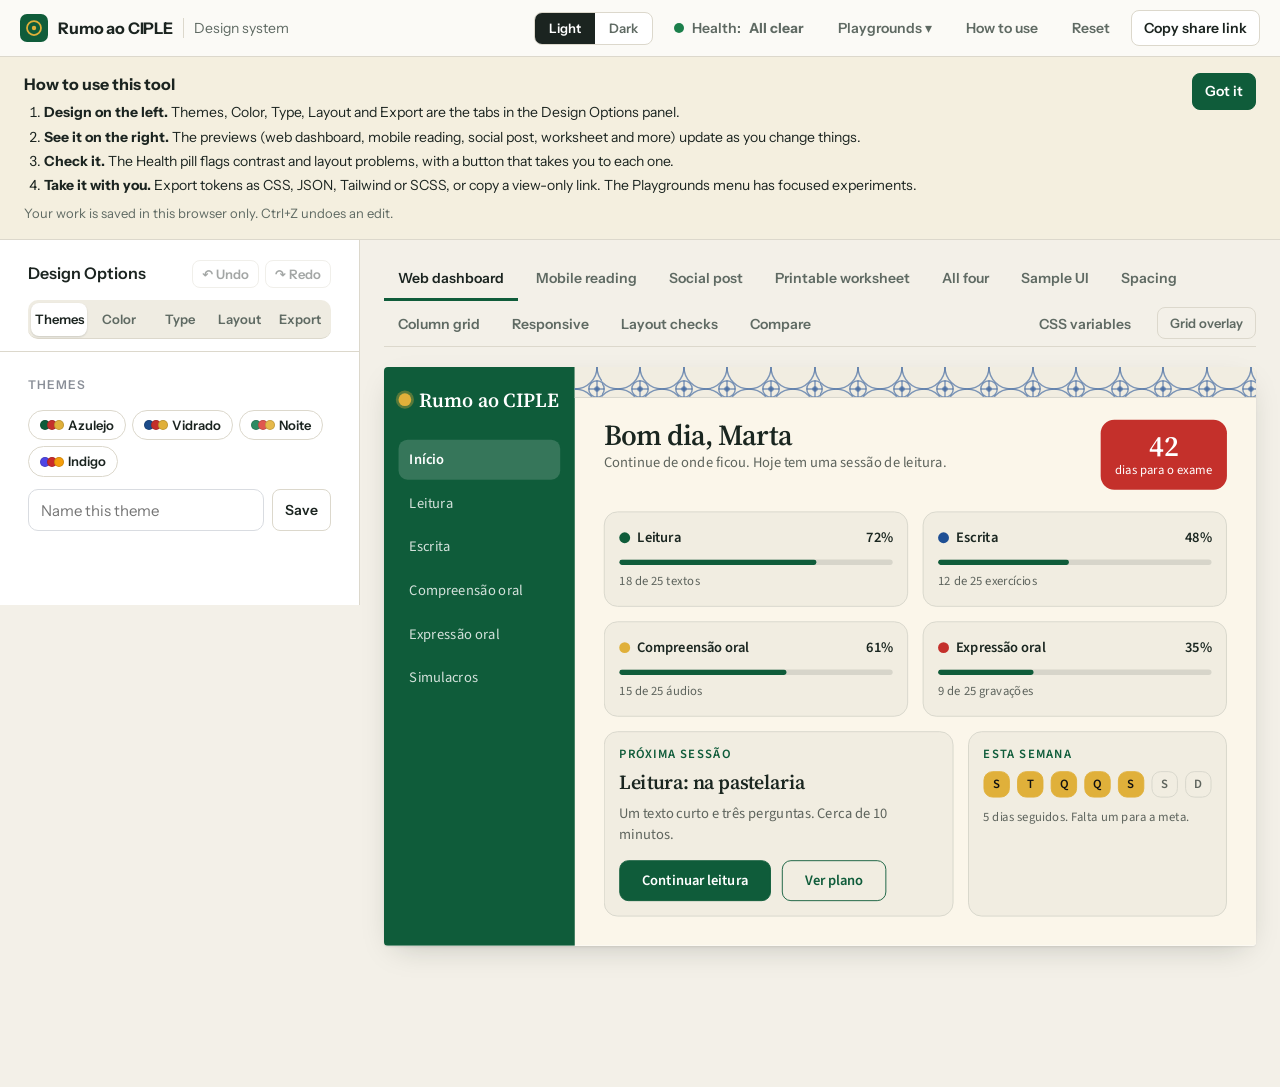
==== commit f7cf5e22: "Add first-run intro and larger tap targets on phones Co-Authored-By: Claude Sonnet 5.5 <noreply@anth" ====
--- a/index.html
+++ b/index.html
@@ -38,11 +38,26 @@
         <li><a href="share-playground.html">Share playground</a></li>
       </ul>
     </div>
+    <button class="btn ghost" id="btnHelp" type="button" aria-controls="intro" aria-expanded="false">How to use</button>
     <button class="btn ghost" id="btnReset" type="button">Reset</button>
     <button class="btn" id="btnShare" type="button">Copy share link</button>
     <button class="btn solid" id="btnEdit" type="button" hidden>Open a copy to edit</button>
   </div>
 </header>
+
+<section class="intro" id="intro" aria-labelledby="introH" hidden>
+  <div class="intro-body">
+    <h2 id="introH">How to use this tool</h2>
+    <ol>
+      <li><strong>Design on the left.</strong> Themes, Color, Type, Layout and Export are the tabs in the Design Options panel.</li>
+      <li><strong>See it on the right.</strong> The previews (web dashboard, mobile reading, social post, worksheet and more) update as you change things.</li>
+      <li><strong>Check it.</strong> The Health pill flags contrast and layout problems, with a button that takes you to each one.</li>
+      <li><strong>Take it with you.</strong> Export tokens as CSS, JSON, Tailwind or SCSS, or copy a view-only link. The Playgrounds menu has focused experiments.</li>
+    </ol>
+    <p class="intro-note">Your work is saved in this browser only. Ctrl+Z undoes an edit.</p>
+  </div>
+  <button class="btn solid" id="introClose" type="button">Got it</button>
+</section>
 
 <div class="shell">
   <aside class="panel" id="panel" aria-label="Design settings"></aside>
--- a/styles.css
+++ b/styles.css
@@ -609,3 +609,19 @@
 .cmp-health ul { margin: 6px 0 0; padding-left: 18px; }
 .cmp-health li.fail::marker { color: #B3261E; } .cmp-health li.warn::marker { color: #D9901A; } .cmp-health li.more { list-style: none; margin-left: -18px; color: var(--ui-muted); }
 @media (max-width: 1100px) { .cmp-grid { grid-template-columns: 1fr; } }
+
+/* ---------- Scoped controls: hidden, not greyed out ---------- */
+#panel [hidden] { display: none !important; }
+.sgrp h3 { margin: 16px 0 8px; font-size: 11px; letter-spacing: .08em; text-transform: uppercase; color: #8A8F98; font-weight: 700; }
+.sgrp:first-child h3 { margin-top: 4px; }
+
+/* Easier tap targets on phones and touch screens */
+@media (pointer: coarse), (max-width: 640px) { .btn.sm { min-height: 40px; } .chip { min-height: 40px; } .top-actions a, nav a { display: inline-block; padding: 8px 2px; } }
+
+/* First-run intro */
+.intro { display: flex; gap: 20px; align-items: flex-start; justify-content: space-between; padding: 16px 24px; background: #F4EFDF; border-bottom: 1px solid var(--ui-line); }
+.intro h2 { margin: 0 0 6px; font-size: 16px; }
+.intro ol { margin: 0; padding-left: 20px; display: grid; gap: 4px; font-size: 14px; line-height: 1.45; }
+.intro-note { margin: 8px 0 0; font-size: 13px; color: var(--ui-muted, #5E645D); }
+.intro[hidden] { display: none; }
+@media (max-width: 640px) { .intro { flex-direction: column; padding: 16px; } .intro .btn { align-self: stretch; min-height: 44px; } }
